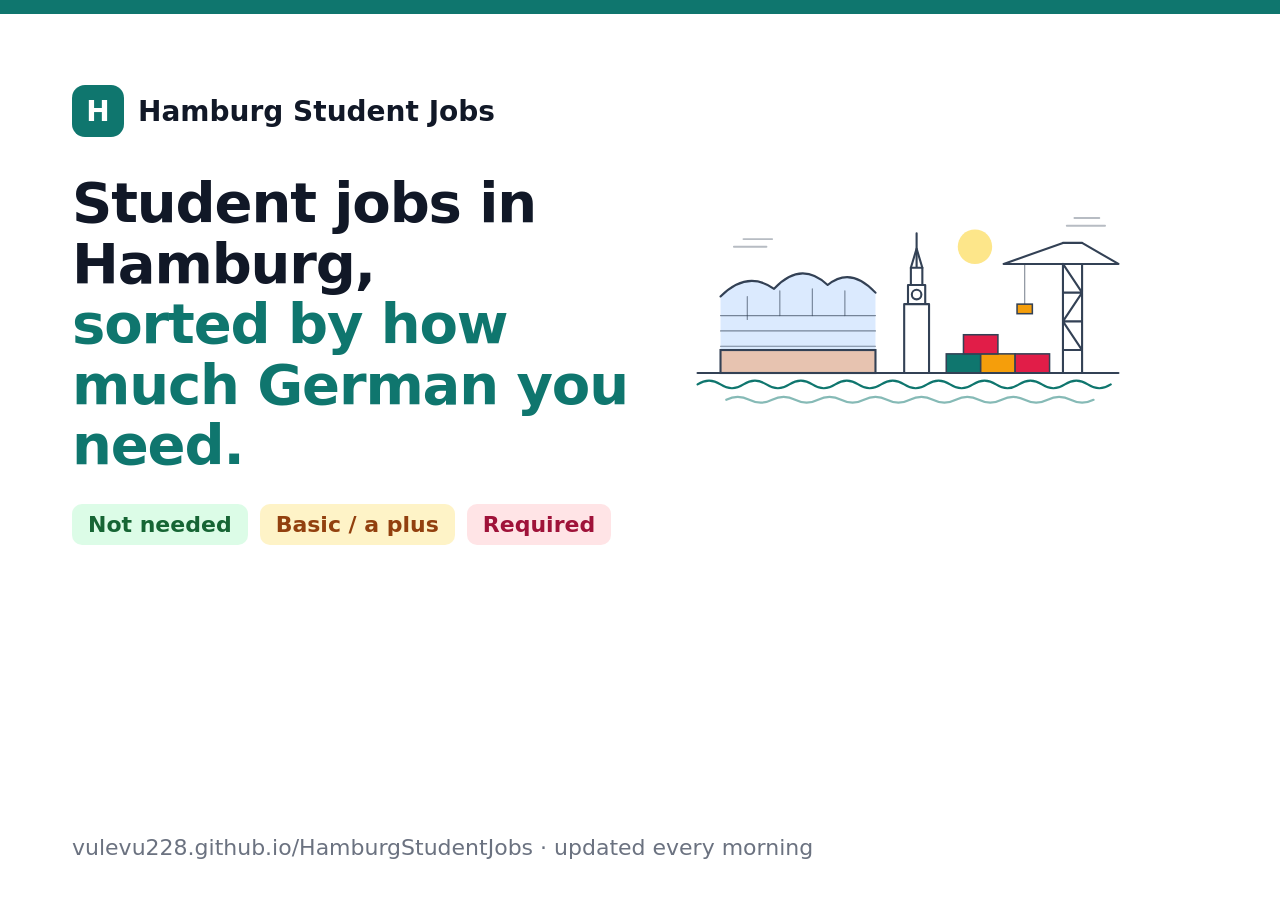
==== assets/og.html @ ae0d5275 "More jobs (Arbeitnow, 9 more employers, side jobs, branch dedupe) and visuals (skyline, company tile" ====
<!doctype html><html><head><meta charset="utf-8"><style>
.hero-art { width: 100%; height: auto; display: block; margin-bottom: 16px; }
.hero-art .line { fill: none; stroke: var(--art-line); stroke-width: 2.2; stroke-linecap: round; stroke-linejoin: round; }
.hero-art .thin { stroke-width: 1.2; opacity: .6; }
.hero-art .glass { fill: var(--art-glass); }
.hero-art .brick { fill: var(--art-brick); stroke: var(--art-line); stroke-width: 2.2; }
.hero-art .box { stroke: var(--art-line); stroke-width: 1.6; }
.hero-art .c1 { fill: var(--box1); } .hero-art .c2 { fill: var(--box2); } .hero-art .c3 { fill: var(--box3); }
.hero-art .sun { fill: var(--art-sun); }
.hero-art .cloud { fill: none; stroke: var(--art-line); stroke-width: 2; stroke-linecap: round; opacity: .35; }
.hero-art .water { fill: none; stroke: var(--art-water); stroke-width: 2.2; stroke-linecap: round; }
.hero-art .water.thin { opacity: .5; }
:root{--art-line:#334155;--art-glass:#dbeafe;--art-brick:#e7c3b0;--art-sun:#fde68a;--art-water:#0f766e;--box1:#0f766e;--box2:#f59e0b;--box3:#e11d48;}
body{margin:0;width:1200px;height:630px;font-family:"Segoe UI",system-ui,sans-serif;background:#ffffff;color:#111827;overflow:hidden}
.wrap{position:relative;height:630px;box-sizing:border-box;padding:64px 72px;display:grid;grid-template-columns:1fr 440px;gap:24px;align-items:center}
.bar{position:absolute;left:0;top:0;width:100%;height:14px;background:#0f766e}
.brand{display:flex;align-items:center;gap:14px;font-weight:700;font-size:28px;margin-bottom:36px}
.mark{width:52px;height:52px;border-radius:13px;background:#0f766e;color:#fff;display:grid;place-items:center;font-weight:800;font-size:28px}
h1{font-size:56px;line-height:1.08;letter-spacing:-.02em;margin:0 0 28px}
h1 span{color:#0f766e}
.pills{display:flex;gap:12px;flex-wrap:wrap}
.pill{font-size:22px;font-weight:600;padding:8px 16px;border-radius:10px}
.l0{background:#dcfce7;color:#166534} .l1{background:#fef3c7;color:#92400e} .l2{background:#ffe4e6;color:#9f1239}
.url{position:absolute;left:72px;bottom:40px;font-size:22px;color:#6b7280}

.hero-art{width:440px;height:auto}
</style></head><body><div class="bar"></div><div class="wrap"><div>
<div class="brand"><span class="mark">H</span>Hamburg Student Jobs</div>
<h1>Student jobs in Hamburg,<br><span>sorted by how much German you need.</span></h1>
<div class="pills"><span class="pill l0">Not needed</span><span class="pill l1">Basic / a plus</span><span class="pill l2">Required</span></div>
</div><svg class="hero-art" viewBox="0 0 460 230" role="img" aria-label="Line drawing of the Hamburg harbour skyline">
          <g class="sky">
            <circle cx="300" cy="52" r="18" class="sun"/>
            <path d="M48 52h34M58 44h30M404 22h26M396 30h40" class="cloud"/>
          </g>
          <!-- Elbphilharmonie -->
          <path d="M34 104 Q62 76 90 96 Q118 66 146 92 Q170 72 196 100 L196 184 L34 184 Z" class="glass"/>
          <path d="M34 124h162M34 140h162M34 156h162" class="line thin"/>
          <path d="M62 104v24M96 98v26M130 96v28M164 98v26" class="line thin"/>
          <rect x="34" y="160" width="162" height="24" class="brick"/>
          <path d="M34 104 Q62 76 90 96 Q118 66 146 92 Q170 72 196 100" class="line"/>
          <!-- St. Michaelis tower -->
          <path d="M226 184V112h26v72M230 112V92h18v20M233 92V74h12v18M239 74V38" class="line"/>
          <path d="M233 74 L239 54 L245 74" class="line"/>
          <circle cx="239" cy="102" r="5" class="line"/>
          <!-- containers -->
          <rect x="270" y="164" width="36" height="20" class="box c1"/>
          <rect x="306" y="164" width="36" height="20" class="box c2"/>
          <rect x="288" y="144" width="36" height="20" class="box c3"/>
          <rect x="342" y="164" width="36" height="20" class="box c3"/>
          <!-- harbour crane -->
          <path d="M392 184V70M412 184V70M392 70l20 0M392 100l20 0M392 130l20 0M392 160l20 0M392 70l20 30M412 100l-20 30M392 130l20 30" class="line"/>
          <path d="M330 70h120M330 70l62-22M450 70l-38-22M392 48h20" class="line"/>
          <path d="M352 70v42" class="line thin"/>
          <rect x="344" y="112" width="16" height="10" class="box c2"/>
          <!-- water -->
          <path d="M10 196 q12 -8 24 0 t24 0 t24 0 t24 0 t24 0 t24 0 t24 0 t24 0 t24 0 t24 0 t24 0 t24 0 t24 0 t24 0 t24 0 t24 0 t24 0 t24 0" class="water"/>
          <path d="M40 212 q12 -6 24 0 t24 0 t24 0 t24 0 t24 0 t24 0 t24 0 t24 0 t24 0 t24 0 t24 0 t24 0 t24 0 t24 0 t24 0 t24 0" class="water thin"/>
          <path d="M10 184h440" class="line"/>
        </svg></div><div class="url">vulevu228.github.io/HamburgStudentJobs · updated every morning</div></body></html>
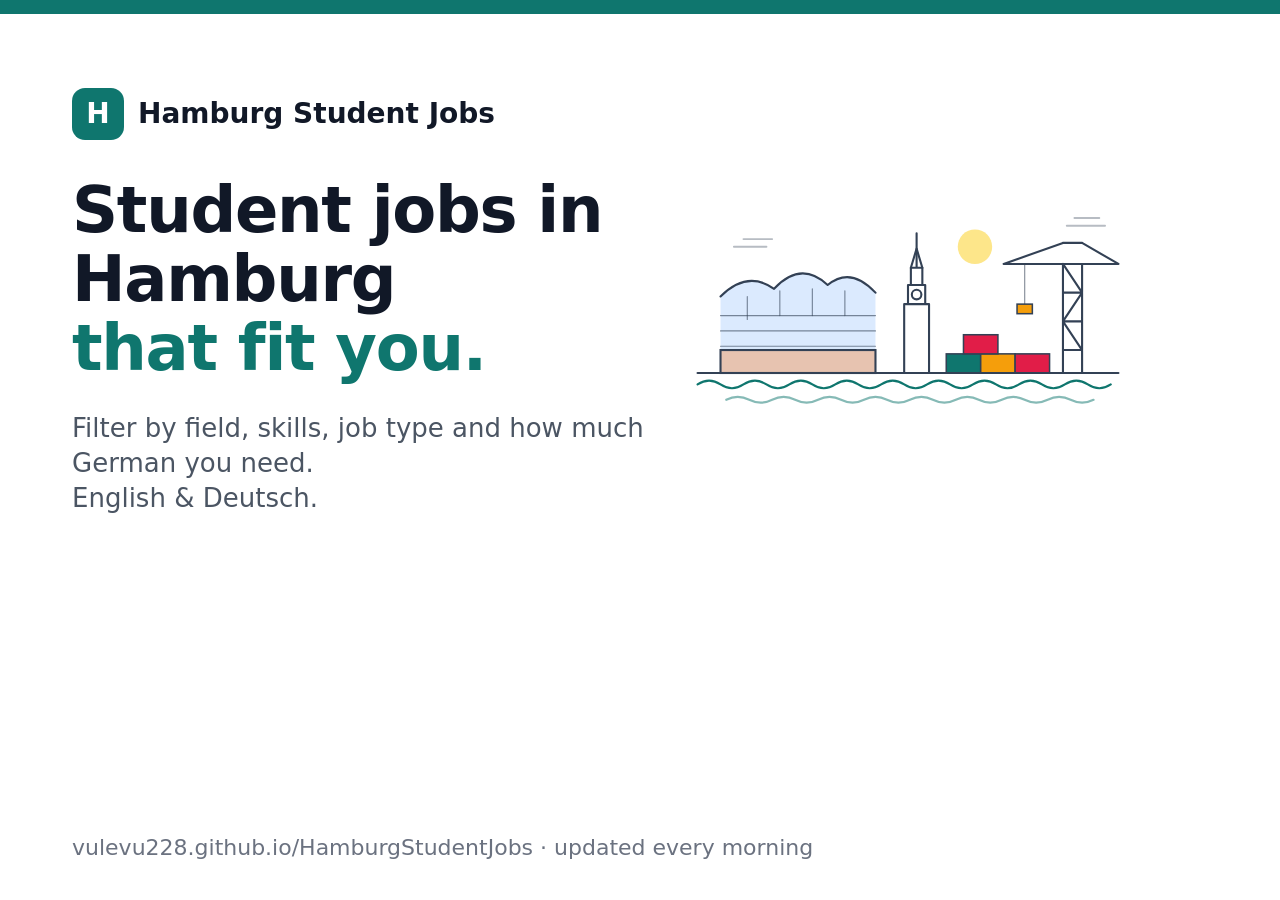
==== commit ade7269e: "New headline (jobs that fit you), full German translation with language switch, privacy & cookies pa" ====
--- a/assets/og.html
+++ b/assets/og.html
@@ -16,7 +16,8 @@
 .bar{position:absolute;left:0;top:0;width:100%;height:14px;background:#0f766e}
 .brand{display:flex;align-items:center;gap:14px;font-weight:700;font-size:28px;margin-bottom:36px}
 .mark{width:52px;height:52px;border-radius:13px;background:#0f766e;color:#fff;display:grid;place-items:center;font-weight:800;font-size:28px}
-h1{font-size:56px;line-height:1.08;letter-spacing:-.02em;margin:0 0 28px}
+.sub{font-size:26px;color:#4b5563;margin:0 0 26px;line-height:1.35}
+h1{font-size:64px;line-height:1.08;letter-spacing:-.02em;margin:0 0 28px}
 h1 span{color:#0f766e}
 .pills{display:flex;gap:12px;flex-wrap:wrap}
 .pill{font-size:22px;font-weight:600;padding:8px 16px;border-radius:10px}
@@ -26,8 +27,8 @@
 .hero-art{width:440px;height:auto}
 </style></head><body><div class="bar"></div><div class="wrap"><div>
 <div class="brand"><span class="mark">H</span>Hamburg Student Jobs</div>
-<h1>Student jobs in Hamburg,<br><span>sorted by how much German you need.</span></h1>
-<div class="pills"><span class="pill l0">Not needed</span><span class="pill l1">Basic / a plus</span><span class="pill l2">Required</span></div>
+<h1>Student jobs in Hamburg<br><span>that fit you.</span></h1><p class="sub">Filter by field, skills, job type and how much German you need.<br>English &amp; Deutsch.</p>
+
 </div><svg class="hero-art" viewBox="0 0 460 230" role="img" aria-label="Line drawing of the Hamburg harbour skyline">
           <g class="sky">
             <circle cx="300" cy="52" r="18" class="sun"/>
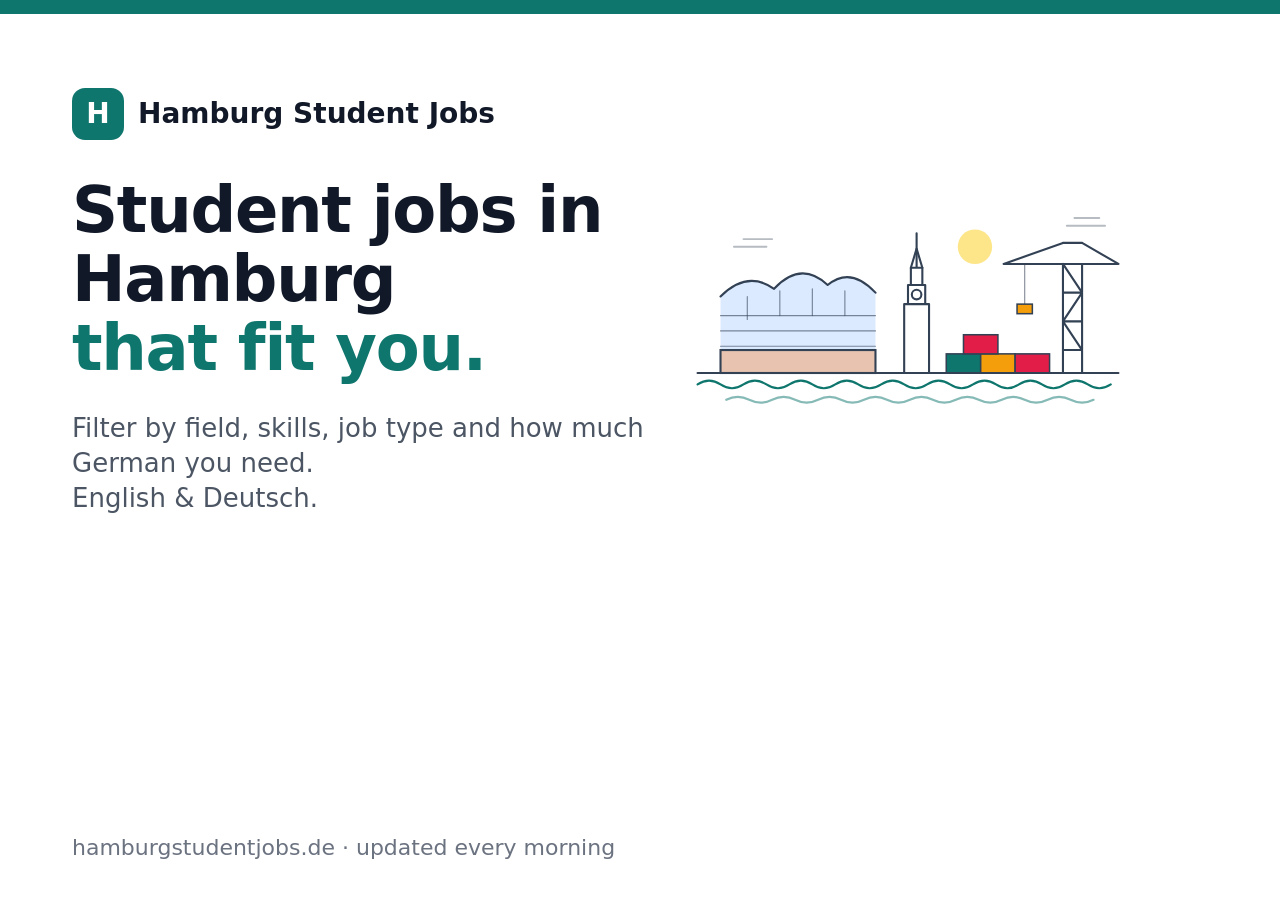
==== commit d259eb62: "Custom domain hamburgstudentjobs.de: README link and link-preview image Co-Authored-By: Claude Opus " ====
--- a/assets/og.html
+++ b/assets/og.html
@@ -58,4 +58,4 @@
           <path d="M10 196 q12 -8 24 0 t24 0 t24 0 t24 0 t24 0 t24 0 t24 0 t24 0 t24 0 t24 0 t24 0 t24 0 t24 0 t24 0 t24 0 t24 0 t24 0 t24 0" class="water"/>
           <path d="M40 212 q12 -6 24 0 t24 0 t24 0 t24 0 t24 0 t24 0 t24 0 t24 0 t24 0 t24 0 t24 0 t24 0 t24 0 t24 0 t24 0 t24 0" class="water thin"/>
           <path d="M10 184h440" class="line"/>
-        </svg></div><div class="url">vulevu228.github.io/HamburgStudentJobs · updated every morning</div></body></html>+        </svg></div><div class="url">hamburgstudentjobs.de · updated every morning</div></body></html>
